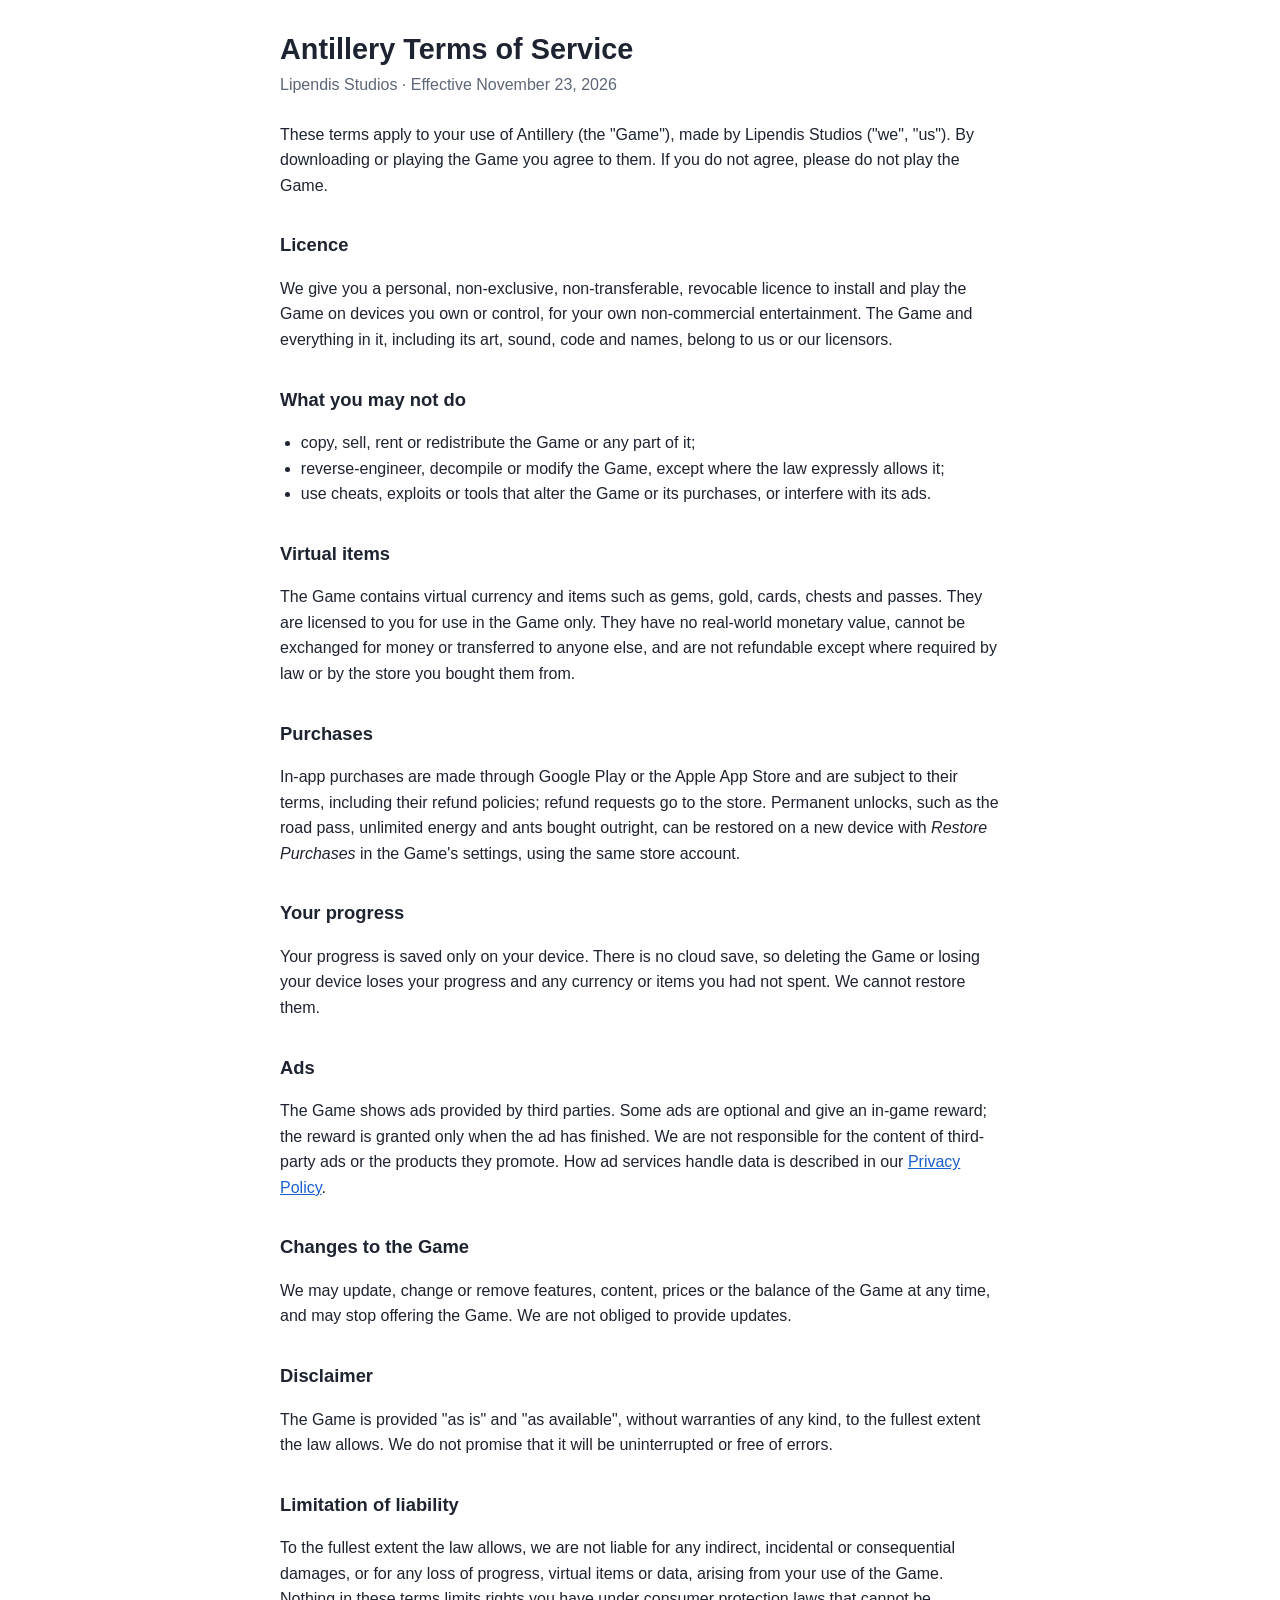
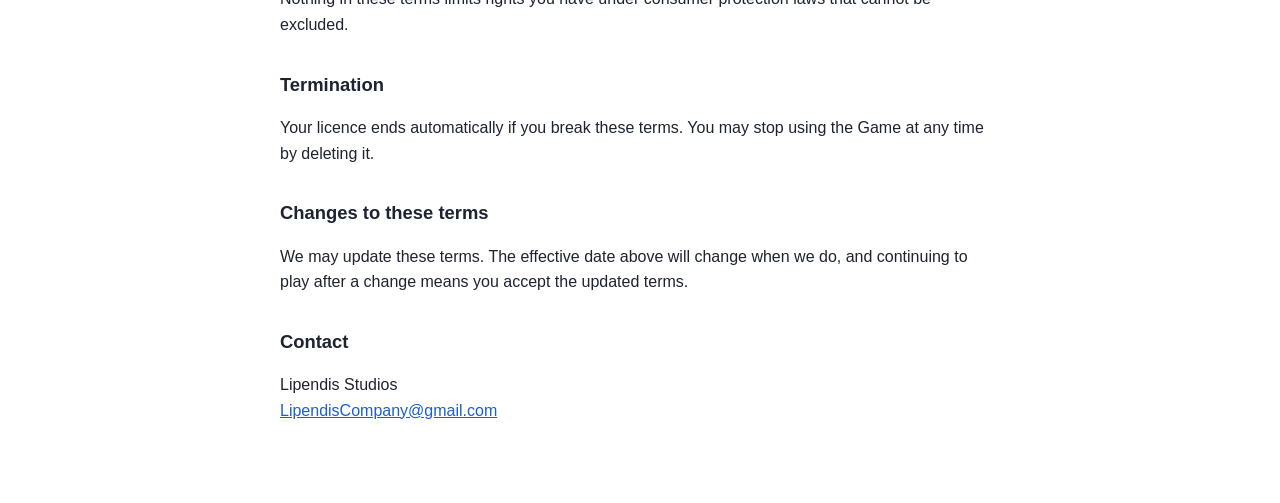
==== terms.html @ be81864e "Privacy policy and terms for Antillery" ====
<!doctype html>
<html lang="en">
<head>
<meta charset="utf-8">
<meta name="viewport" content="width=device-width, initial-scale=1">
<title>Antillery Terms of Service</title>
<link rel="stylesheet" href="style.css">
</head>
<body>
<main>
<h1>Antillery Terms of Service</h1>
<p class="meta">Lipendis Studios · Effective November 23, 2026</p>

<p>These terms apply to your use of Antillery (the "Game"), made by Lipendis Studios ("we", "us").
By downloading or playing the Game you agree to them. If you do not agree, please do not play the
Game.</p>

<h2>Licence</h2>
<p>We give you a personal, non-exclusive, non-transferable, revocable licence to install and play
the Game on devices you own or control, for your own non-commercial entertainment. The Game and
everything in it, including its art, sound, code and names, belong to us or our licensors.</p>

<h2>What you may not do</h2>
<ul>
<li>copy, sell, rent or redistribute the Game or any part of it;</li>
<li>reverse-engineer, decompile or modify the Game, except where the law expressly allows it;</li>
<li>use cheats, exploits or tools that alter the Game or its purchases, or interfere with its ads.</li>
</ul>

<h2>Virtual items</h2>
<p>The Game contains virtual currency and items such as gems, gold, cards, chests and passes. They
are licensed to you for use in the Game only. They have no real-world monetary value, cannot be
exchanged for money or transferred to anyone else, and are not refundable except where required by
law or by the store you bought them from.</p>

<h2>Purchases</h2>
<p>In-app purchases are made through Google Play or the Apple App Store and are subject to their
terms, including their refund policies; refund requests go to the store. Permanent unlocks, such as
the road pass, unlimited energy and ants bought outright, can be restored on a new device with
<em>Restore Purchases</em> in the Game's settings, using the same store account.</p>

<h2>Your progress</h2>
<p>Your progress is saved only on your device. There is no cloud save, so deleting the Game or
losing your device loses your progress and any currency or items you had not spent. We cannot
restore them.</p>

<h2>Ads</h2>
<p>The Game shows ads provided by third parties. Some ads are optional and give an in-game reward;
the reward is granted only when the ad has finished. We are not responsible for the content of
third-party ads or the products they promote. How ad services handle data is described in our
<a href="privacy.html">Privacy Policy</a>.</p>

<h2>Changes to the Game</h2>
<p>We may update, change or remove features, content, prices or the balance of the Game at any
time, and may stop offering the Game. We are not obliged to provide updates.</p>

<h2>Disclaimer</h2>
<p>The Game is provided "as is" and "as available", without warranties of any kind, to the fullest
extent the law allows. We do not promise that it will be uninterrupted or free of errors.</p>

<h2>Limitation of liability</h2>
<p>To the fullest extent the law allows, we are not liable for any indirect, incidental or
consequential damages, or for any loss of progress, virtual items or data, arising from your use of
the Game. Nothing in these terms limits rights you have under consumer protection laws that cannot
be excluded.</p>

<h2>Termination</h2>
<p>Your licence ends automatically if you break these terms. You may stop using the Game at any time
by deleting it.</p>

<h2>Changes to these terms</h2>
<p>We may update these terms. The effective date above will change when we do, and continuing to
play after a change means you accept the updated terms.</p>

<h2>Contact</h2>
<p>Lipendis Studios<br><a href="mailto:LipendisCompany@gmail.com">LipendisCompany@gmail.com</a></p>
</main>
</body>
</html>
---- style.css ----
:root {
  --bg: #ffffff;
  --text: #1d2330;
  --muted: #5d6677;
  --link: #1a5fd0;
}

@media (prefers-color-scheme: dark) {
  :root {
    --bg: #14171f;
    --text: #e6e9ef;
    --muted: #9aa3b3;
    --link: #7fb0ff;
  }
}

body {
  margin: 0;
  background: var(--bg);
  color: var(--text);
  font: 16px/1.6 -apple-system, BlinkMacSystemFont, "Segoe UI", Roboto, sans-serif;
}

main {
  max-width: 720px;
  margin: 0 auto;
  padding: 32px 16px 64px;
}

h1 { font-size: 1.8em; line-height: 1.25; margin: 0 0 4px; }
h2 { font-size: 1.15em; margin: 32px 0 8px; }
.meta { color: var(--muted); margin: 0 0 24px; }
a { color: var(--link); }
ul { padding-left: 1.3em; }
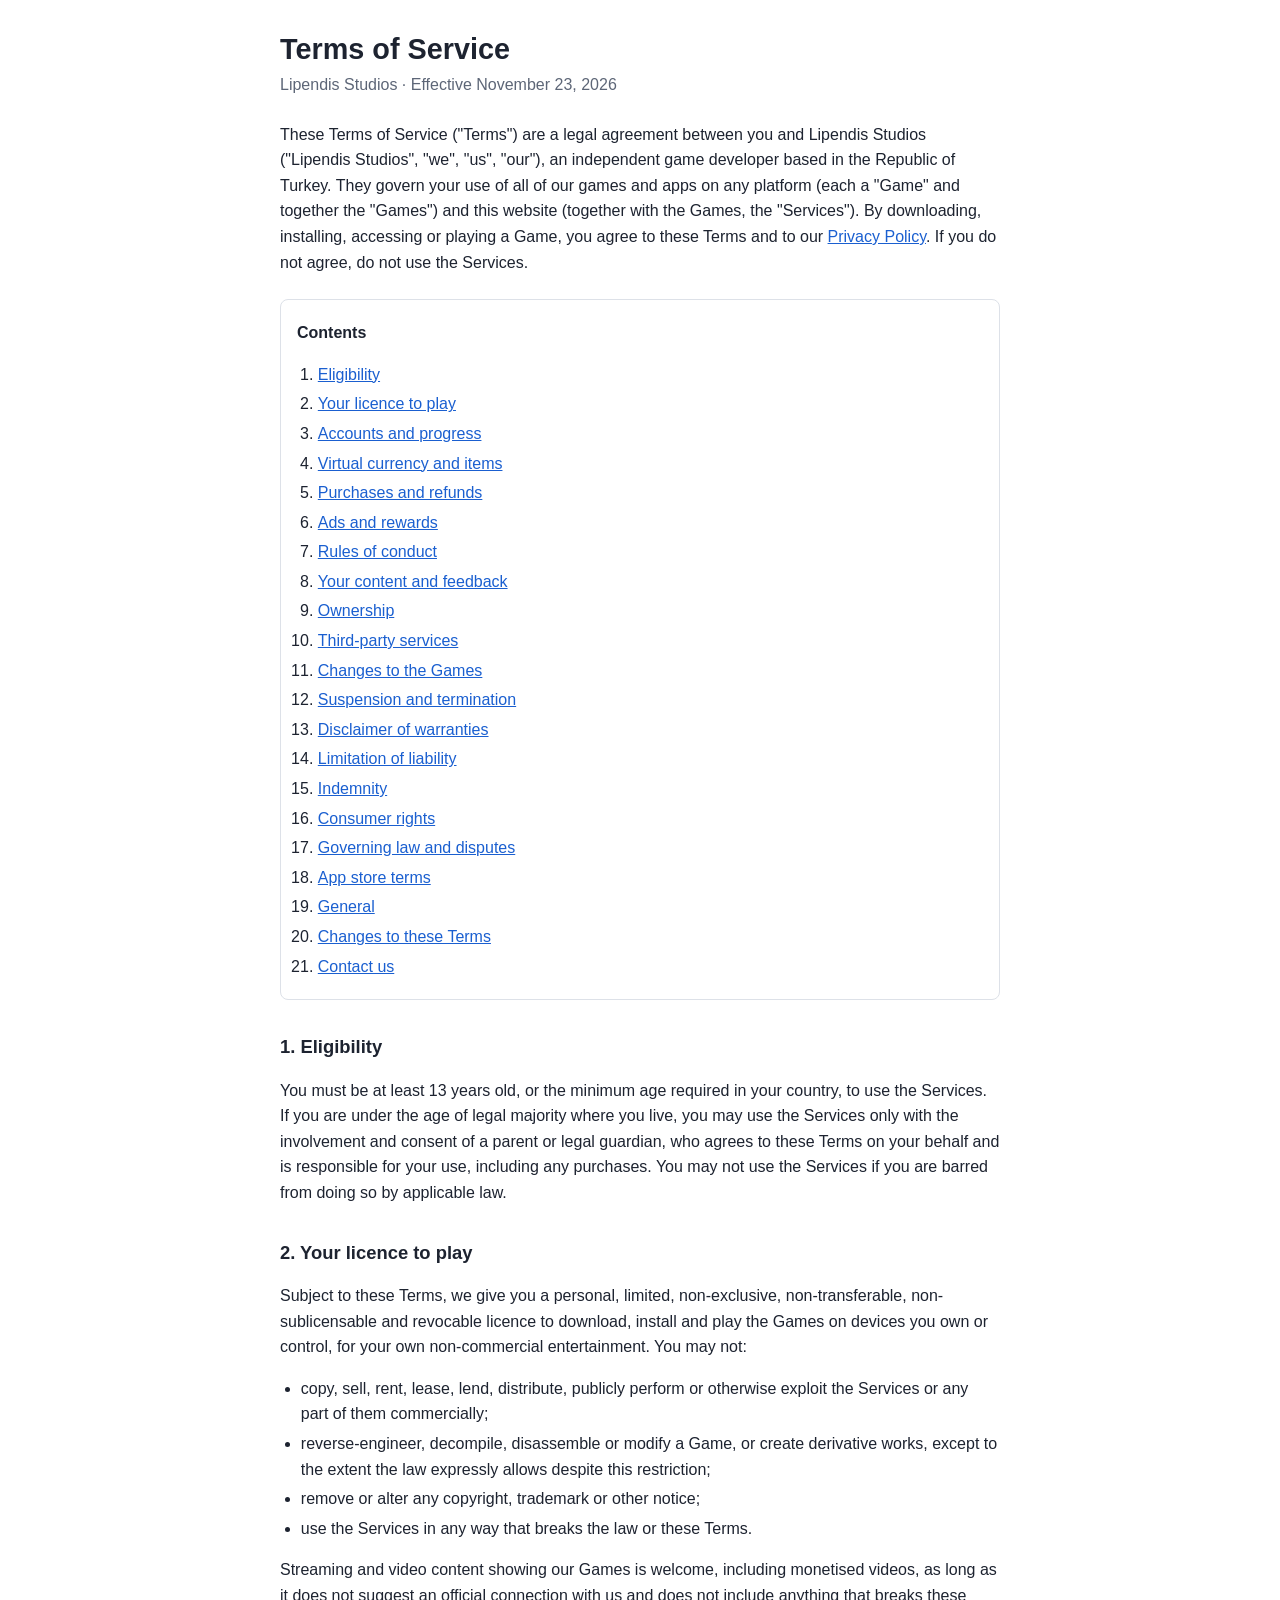
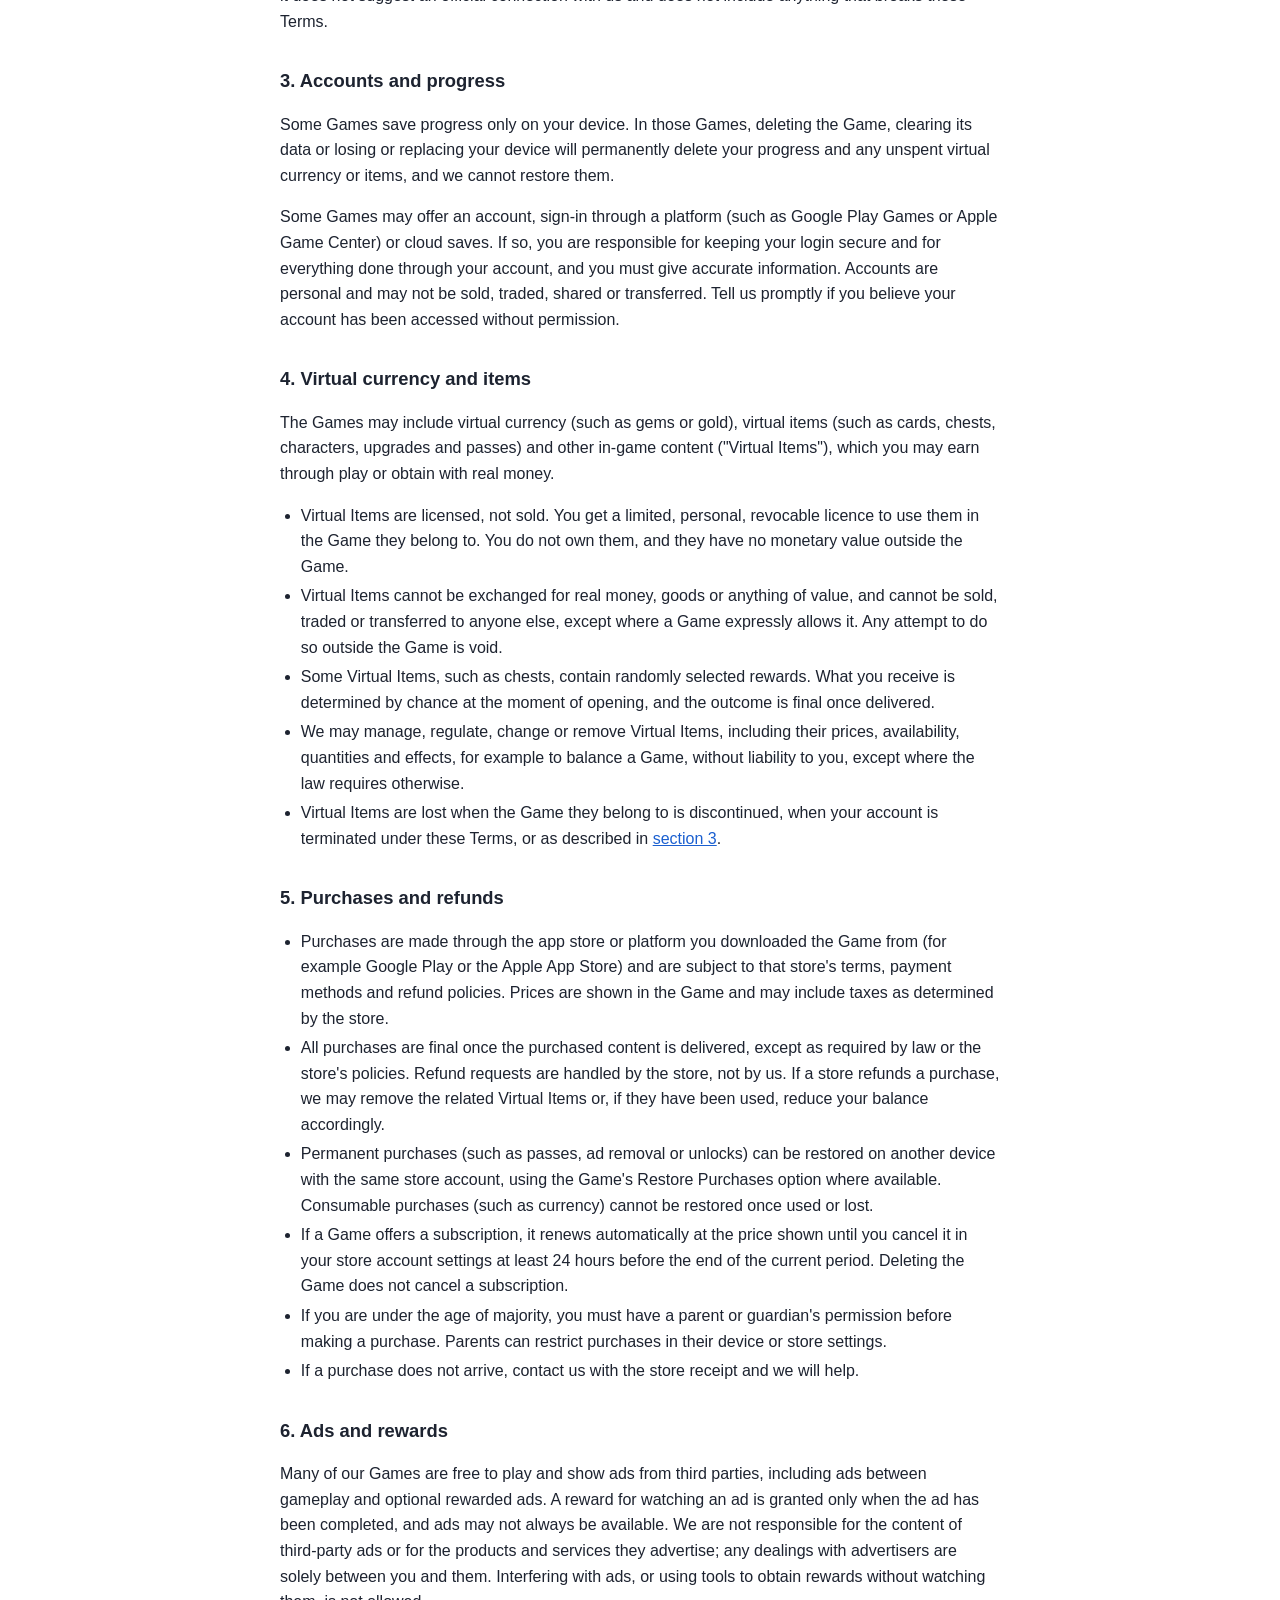
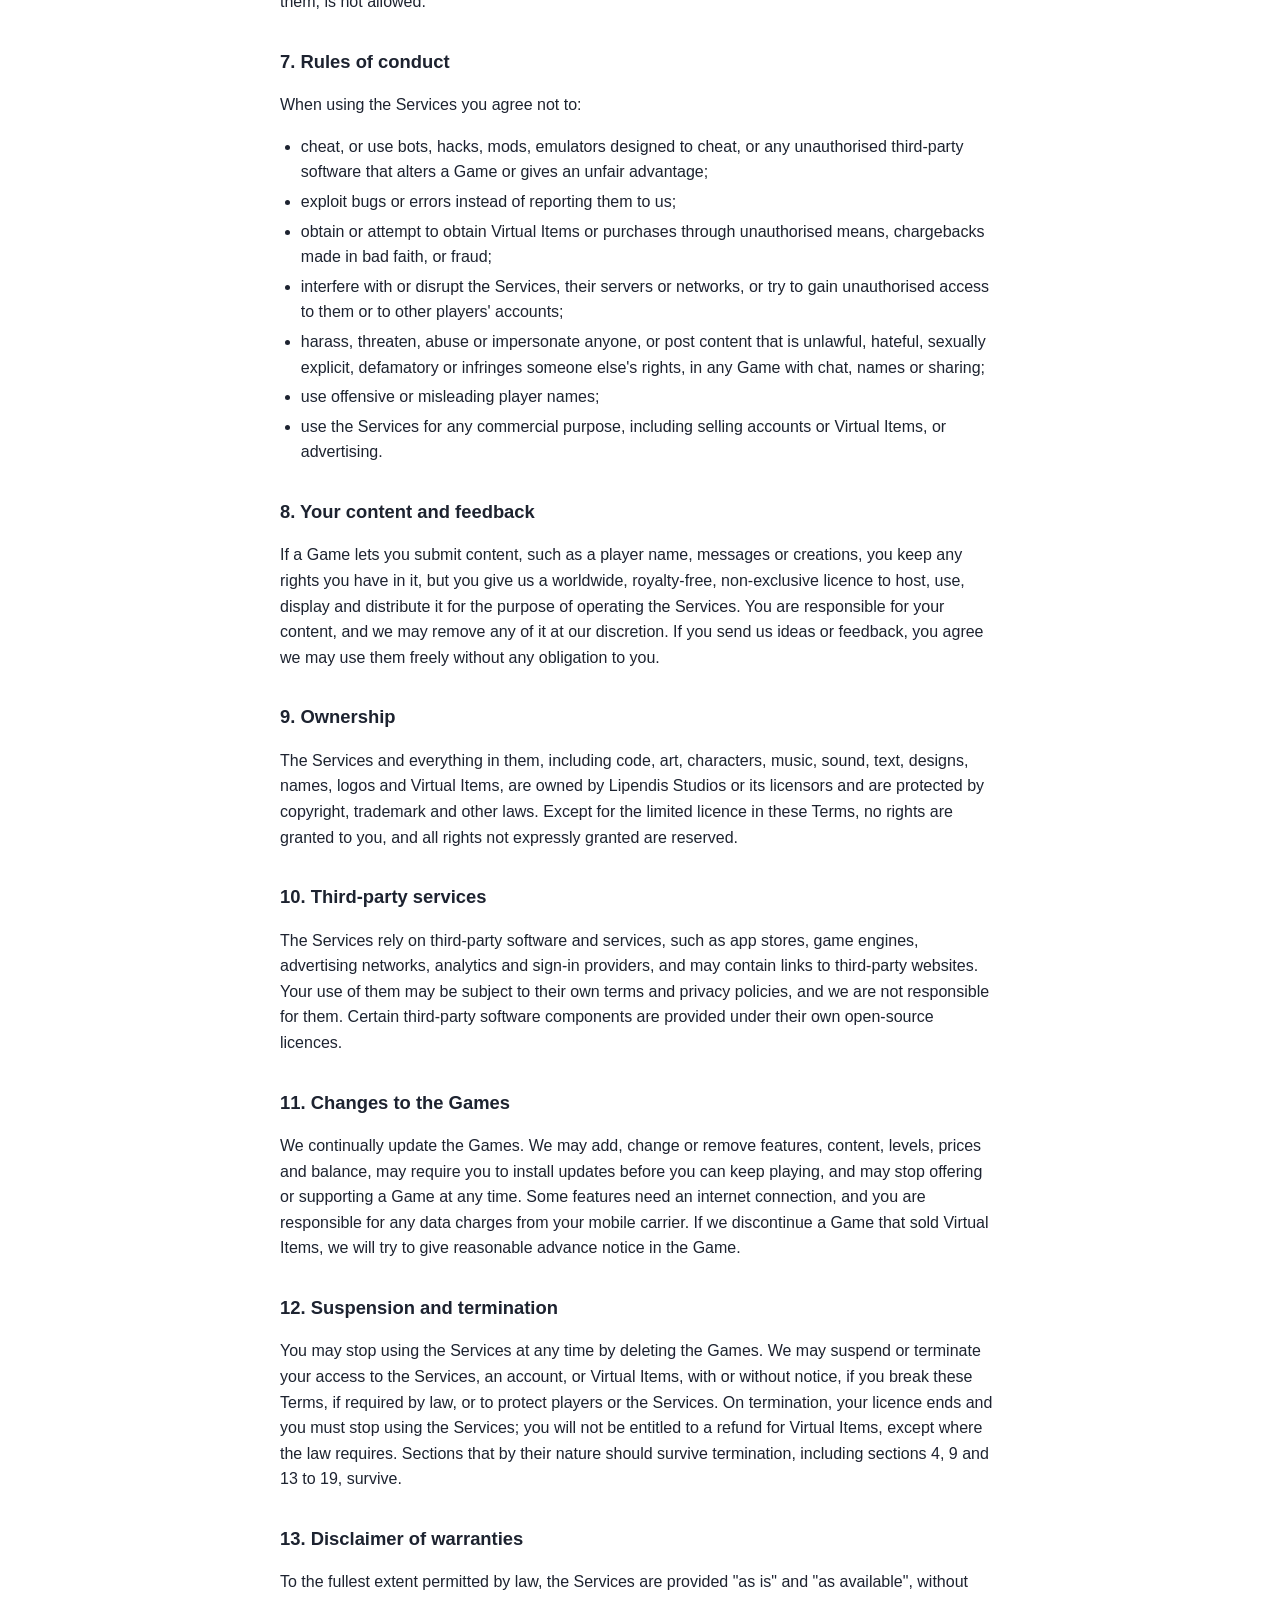
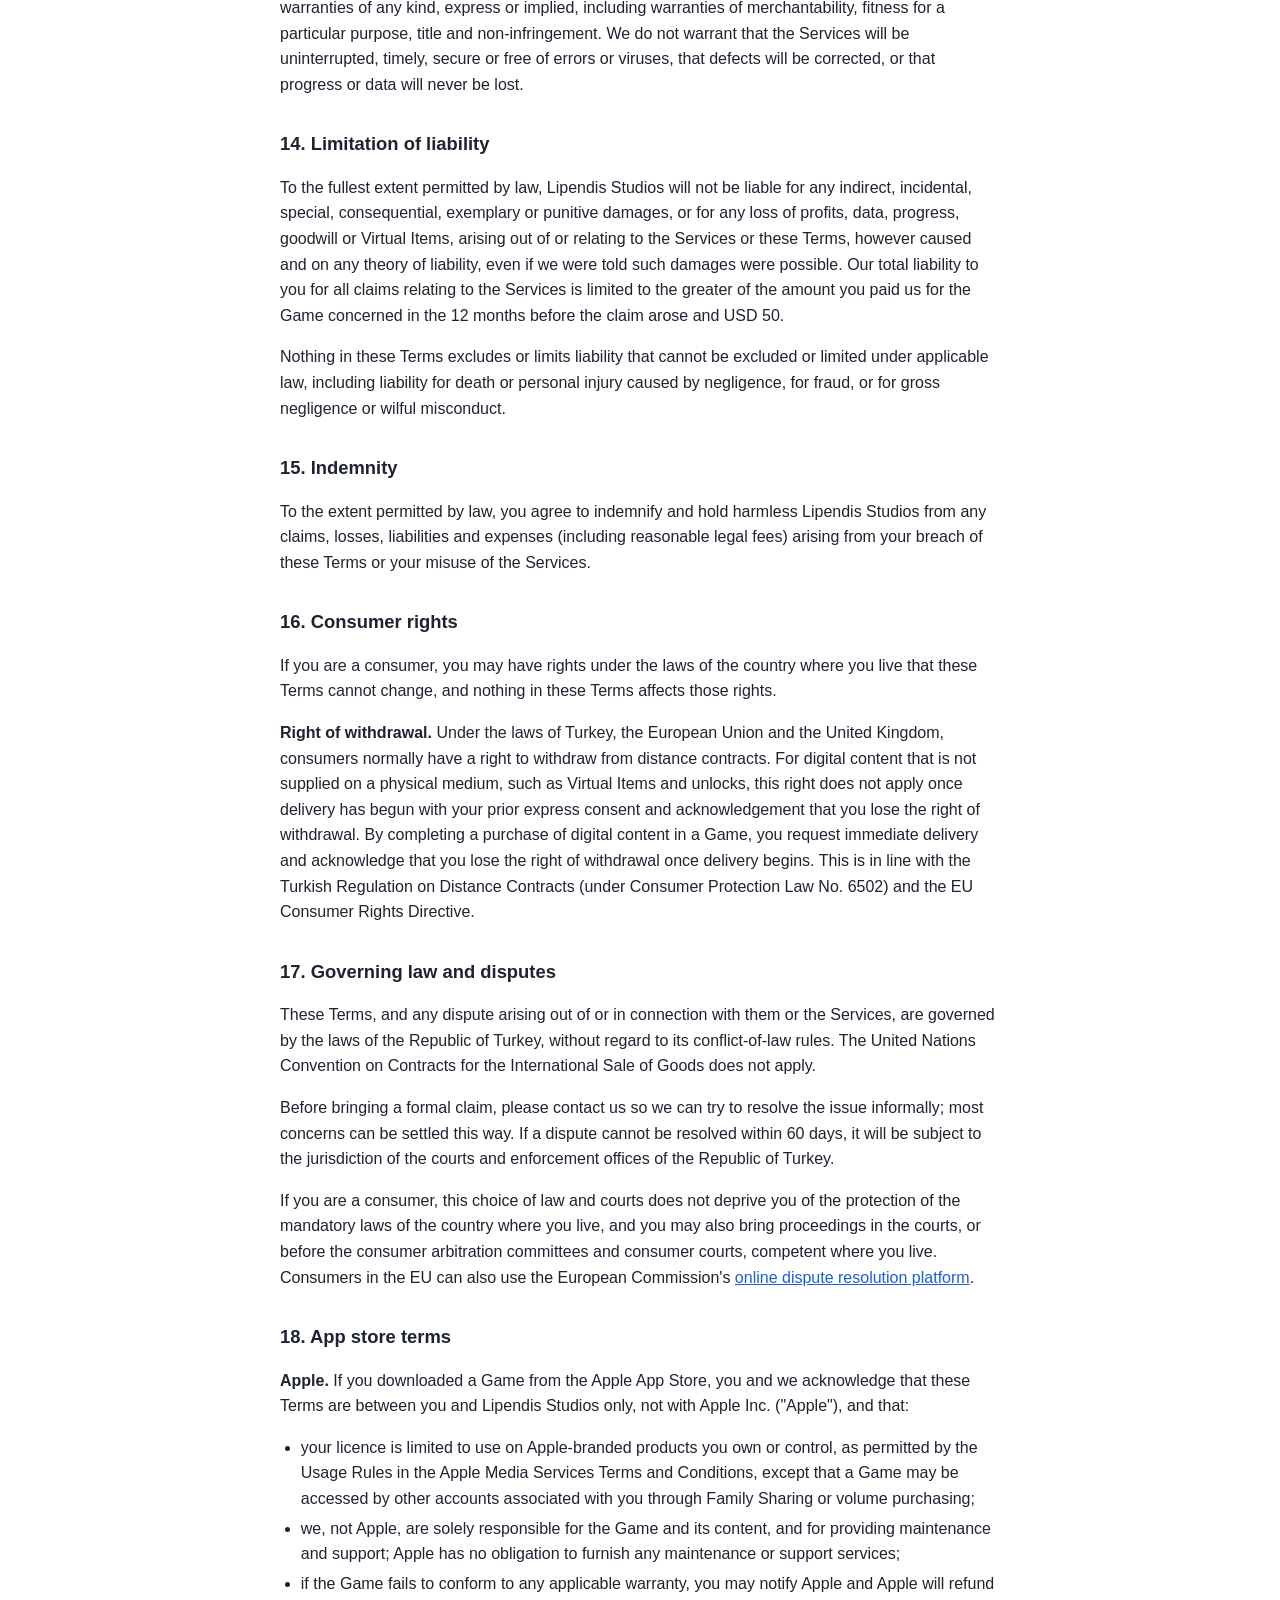
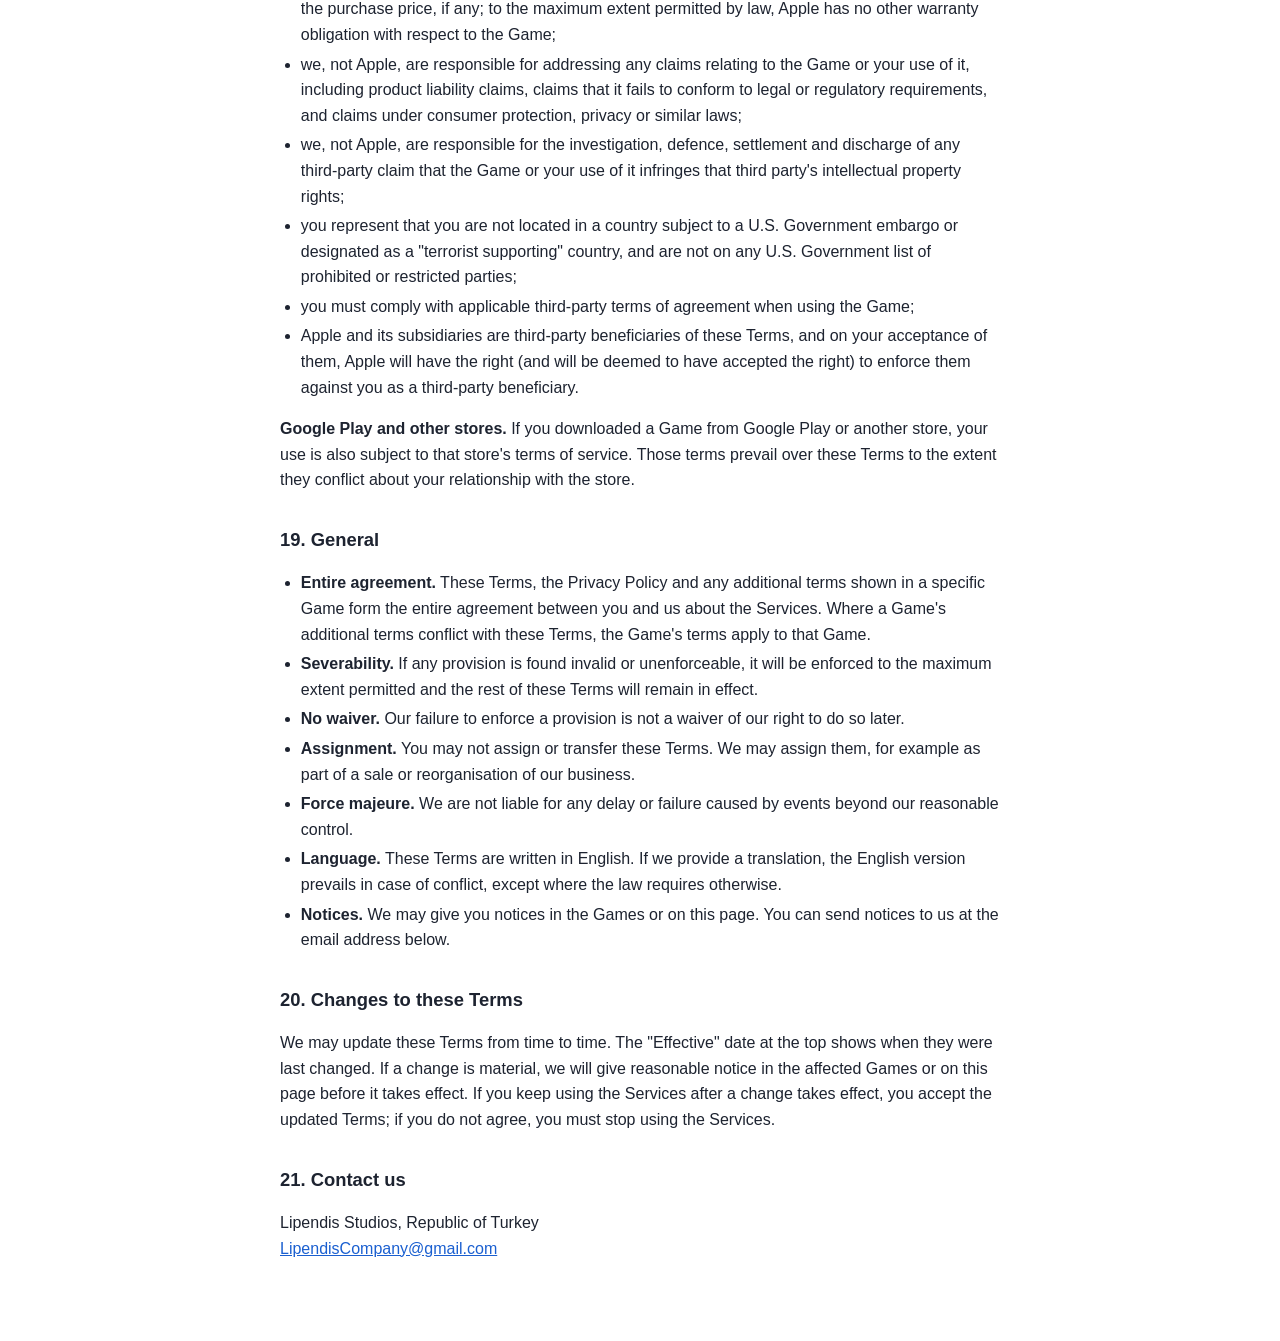
==== commit 7fc315bc: "Studio-wide privacy policy and terms for all Lipendis Studios games" ====
--- a/terms.html
+++ b/terms.html
@@ -3,77 +3,283 @@
 <head>
 <meta charset="utf-8">
 <meta name="viewport" content="width=device-width, initial-scale=1">
-<title>Antillery Terms of Service</title>
+<title>Lipendis Studios Terms of Service</title>
 <link rel="stylesheet" href="style.css">
 </head>
 <body>
 <main>
-<h1>Antillery Terms of Service</h1>
+<h1>Terms of Service</h1>
 <p class="meta">Lipendis Studios · Effective November 23, 2026</p>
 
-<p>These terms apply to your use of Antillery (the "Game"), made by Lipendis Studios ("we", "us").
-By downloading or playing the Game you agree to them. If you do not agree, please do not play the
-Game.</p>
-
-<h2>Licence</h2>
-<p>We give you a personal, non-exclusive, non-transferable, revocable licence to install and play
-the Game on devices you own or control, for your own non-commercial entertainment. The Game and
-everything in it, including its art, sound, code and names, belong to us or our licensors.</p>
-
-<h2>What you may not do</h2>
-<ul>
-<li>copy, sell, rent or redistribute the Game or any part of it;</li>
-<li>reverse-engineer, decompile or modify the Game, except where the law expressly allows it;</li>
-<li>use cheats, exploits or tools that alter the Game or its purchases, or interfere with its ads.</li>
-</ul>
-
-<h2>Virtual items</h2>
-<p>The Game contains virtual currency and items such as gems, gold, cards, chests and passes. They
-are licensed to you for use in the Game only. They have no real-world monetary value, cannot be
-exchanged for money or transferred to anyone else, and are not refundable except where required by
-law or by the store you bought them from.</p>
-
-<h2>Purchases</h2>
-<p>In-app purchases are made through Google Play or the Apple App Store and are subject to their
-terms, including their refund policies; refund requests go to the store. Permanent unlocks, such as
-the road pass, unlimited energy and ants bought outright, can be restored on a new device with
-<em>Restore Purchases</em> in the Game's settings, using the same store account.</p>
-
-<h2>Your progress</h2>
-<p>Your progress is saved only on your device. There is no cloud save, so deleting the Game or
-losing your device loses your progress and any currency or items you had not spent. We cannot
-restore them.</p>
-
-<h2>Ads</h2>
-<p>The Game shows ads provided by third parties. Some ads are optional and give an in-game reward;
-the reward is granted only when the ad has finished. We are not responsible for the content of
-third-party ads or the products they promote. How ad services handle data is described in our
-<a href="privacy.html">Privacy Policy</a>.</p>
-
-<h2>Changes to the Game</h2>
-<p>We may update, change or remove features, content, prices or the balance of the Game at any
-time, and may stop offering the Game. We are not obliged to provide updates.</p>
-
-<h2>Disclaimer</h2>
-<p>The Game is provided "as is" and "as available", without warranties of any kind, to the fullest
-extent the law allows. We do not promise that it will be uninterrupted or free of errors.</p>
-
-<h2>Limitation of liability</h2>
-<p>To the fullest extent the law allows, we are not liable for any indirect, incidental or
-consequential damages, or for any loss of progress, virtual items or data, arising from your use of
-the Game. Nothing in these terms limits rights you have under consumer protection laws that cannot
-be excluded.</p>
-
-<h2>Termination</h2>
-<p>Your licence ends automatically if you break these terms. You may stop using the Game at any time
-by deleting it.</p>
-
-<h2>Changes to these terms</h2>
-<p>We may update these terms. The effective date above will change when we do, and continuing to
-play after a change means you accept the updated terms.</p>
-
-<h2>Contact</h2>
-<p>Lipendis Studios<br><a href="mailto:LipendisCompany@gmail.com">LipendisCompany@gmail.com</a></p>
+<p>These Terms of Service ("Terms") are a legal agreement between you and Lipendis Studios ("Lipendis
+Studios", "we", "us", "our"), an independent game developer based in the Republic of Turkey. They
+govern your use of all of our games and apps on any platform (each a "Game" and together the "Games")
+and this website (together with the Games, the "Services"). By downloading, installing, accessing or
+playing a Game, you agree to these Terms and to our <a href="privacy.html">Privacy Policy</a>. If you
+do not agree, do not use the Services.</p>
+
+<nav class="toc">
+<p><strong>Contents</strong></p>
+<ol>
+<li><a href="#eligibility">Eligibility</a></li>
+<li><a href="#licence">Your licence to play</a></li>
+<li><a href="#accounts">Accounts and progress</a></li>
+<li><a href="#virtual">Virtual currency and items</a></li>
+<li><a href="#purchases">Purchases and refunds</a></li>
+<li><a href="#ads">Ads and rewards</a></li>
+<li><a href="#conduct">Rules of conduct</a></li>
+<li><a href="#content">Your content and feedback</a></li>
+<li><a href="#ip">Ownership</a></li>
+<li><a href="#third">Third-party services</a></li>
+<li><a href="#changes-game">Changes to the Games</a></li>
+<li><a href="#termination">Suspension and termination</a></li>
+<li><a href="#disclaimer">Disclaimer of warranties</a></li>
+<li><a href="#liability">Limitation of liability</a></li>
+<li><a href="#indemnity">Indemnity</a></li>
+<li><a href="#consumer">Consumer rights</a></li>
+<li><a href="#law">Governing law and disputes</a></li>
+<li><a href="#stores">App store terms</a></li>
+<li><a href="#general">General</a></li>
+<li><a href="#changes">Changes to these Terms</a></li>
+<li><a href="#contact">Contact us</a></li>
+</ol>
+</nav>
+
+<h2 id="eligibility">1. Eligibility</h2>
+<p>You must be at least 13 years old, or the minimum age required in your country, to use the
+Services. If you are under the age of legal majority where you live, you may use the Services only with
+the involvement and consent of a parent or legal guardian, who agrees to these Terms on your behalf and
+is responsible for your use, including any purchases. You may not use the Services if you are barred
+from doing so by applicable law.</p>
+
+<h2 id="licence">2. Your licence to play</h2>
+<p>Subject to these Terms, we give you a personal, limited, non-exclusive, non-transferable,
+non-sublicensable and revocable licence to download, install and play the Games on devices you own or
+control, for your own non-commercial entertainment. You may not:</p>
+<ul>
+<li>copy, sell, rent, lease, lend, distribute, publicly perform or otherwise exploit the Services or any
+part of them commercially;</li>
+<li>reverse-engineer, decompile, disassemble or modify a Game, or create derivative works, except to the
+extent the law expressly allows despite this restriction;</li>
+<li>remove or alter any copyright, trademark or other notice;</li>
+<li>use the Services in any way that breaks the law or these Terms.</li>
+</ul>
+<p>Streaming and video content showing our Games is welcome, including monetised videos, as long as it
+does not suggest an official connection with us and does not include anything that breaks these
+Terms.</p>
+
+<h2 id="accounts">3. Accounts and progress</h2>
+<p>Some Games save progress only on your device. In those Games, deleting the Game, clearing its data
+or losing or replacing your device will permanently delete your progress and any unspent virtual
+currency or items, and we cannot restore them.</p>
+<p>Some Games may offer an account, sign-in through a platform (such as Google Play Games or Apple Game
+Center) or cloud saves. If so, you are responsible for keeping your login secure and for everything
+done through your account, and you must give accurate information. Accounts are personal and may not be
+sold, traded, shared or transferred. Tell us promptly if you believe your account has been accessed
+without permission.</p>
+
+<h2 id="virtual">4. Virtual currency and items</h2>
+<p>The Games may include virtual currency (such as gems or gold), virtual items (such as cards, chests,
+characters, upgrades and passes) and other in-game content ("Virtual Items"), which you may earn through
+play or obtain with real money.</p>
+<ul>
+<li>Virtual Items are licensed, not sold. You get a limited, personal, revocable licence to use them in
+the Game they belong to. You do not own them, and they have no monetary value outside the Game.</li>
+<li>Virtual Items cannot be exchanged for real money, goods or anything of value, and cannot be sold,
+traded or transferred to anyone else, except where a Game expressly allows it. Any attempt to do so
+outside the Game is void.</li>
+<li>Some Virtual Items, such as chests, contain randomly selected rewards. What you receive is
+determined by chance at the moment of opening, and the outcome is final once delivered.</li>
+<li>We may manage, regulate, change or remove Virtual Items, including their prices, availability,
+quantities and effects, for example to balance a Game, without liability to you, except where the law
+requires otherwise.</li>
+<li>Virtual Items are lost when the Game they belong to is discontinued, when your account is terminated
+under these Terms, or as described in <a href="#accounts">section 3</a>.</li>
+</ul>
+
+<h2 id="purchases">5. Purchases and refunds</h2>
+<ul>
+<li>Purchases are made through the app store or platform you downloaded the Game from (for example
+Google Play or the Apple App Store) and are subject to that store's terms, payment methods and refund
+policies. Prices are shown in the Game and may include taxes as determined by the store.</li>
+<li>All purchases are final once the purchased content is delivered, except as required by law or the
+store's policies. Refund requests are handled by the store, not by us. If a store refunds a purchase,
+we may remove the related Virtual Items or, if they have been used, reduce your balance accordingly.</li>
+<li>Permanent purchases (such as passes, ad removal or unlocks) can be restored on another device with
+the same store account, using the Game's Restore Purchases option where available. Consumable purchases
+(such as currency) cannot be restored once used or lost.</li>
+<li>If a Game offers a subscription, it renews automatically at the price shown until you cancel it in
+your store account settings at least 24 hours before the end of the current period. Deleting the Game
+does not cancel a subscription.</li>
+<li>If you are under the age of majority, you must have a parent or guardian's permission before making
+a purchase. Parents can restrict purchases in their device or store settings.</li>
+<li>If a purchase does not arrive, contact us with the store receipt and we will help.</li>
+</ul>
+
+<h2 id="ads">6. Ads and rewards</h2>
+<p>Many of our Games are free to play and show ads from third parties, including ads between gameplay
+and optional rewarded ads. A reward for watching an ad is granted only when the ad has been completed,
+and ads may not always be available. We are not responsible for the content of third-party ads or for
+the products and services they advertise; any dealings with advertisers are solely between you and
+them. Interfering with ads, or using tools to obtain rewards without watching them, is not allowed.</p>
+
+<h2 id="conduct">7. Rules of conduct</h2>
+<p>When using the Services you agree not to:</p>
+<ul>
+<li>cheat, or use bots, hacks, mods, emulators designed to cheat, or any unauthorised third-party
+software that alters a Game or gives an unfair advantage;</li>
+<li>exploit bugs or errors instead of reporting them to us;</li>
+<li>obtain or attempt to obtain Virtual Items or purchases through unauthorised means, chargebacks made
+in bad faith, or fraud;</li>
+<li>interfere with or disrupt the Services, their servers or networks, or try to gain unauthorised
+access to them or to other players' accounts;</li>
+<li>harass, threaten, abuse or impersonate anyone, or post content that is unlawful, hateful, sexually
+explicit, defamatory or infringes someone else's rights, in any Game with chat, names or sharing;</li>
+<li>use offensive or misleading player names;</li>
+<li>use the Services for any commercial purpose, including selling accounts or Virtual Items, or
+advertising.</li>
+</ul>
+
+<h2 id="content">8. Your content and feedback</h2>
+<p>If a Game lets you submit content, such as a player name, messages or creations, you keep any rights
+you have in it, but you give us a worldwide, royalty-free, non-exclusive licence to host, use, display
+and distribute it for the purpose of operating the Services. You are responsible for your content, and
+we may remove any of it at our discretion. If you send us ideas or feedback, you agree we may use them
+freely without any obligation to you.</p>
+
+<h2 id="ip">9. Ownership</h2>
+<p>The Services and everything in them, including code, art, characters, music, sound, text, designs,
+names, logos and Virtual Items, are owned by Lipendis Studios or its licensors and are protected by
+copyright, trademark and other laws. Except for the limited licence in these Terms, no rights are
+granted to you, and all rights not expressly granted are reserved.</p>
+
+<h2 id="third">10. Third-party services</h2>
+<p>The Services rely on third-party software and services, such as app stores, game engines,
+advertising networks, analytics and sign-in providers, and may contain links to third-party websites.
+Your use of them may be subject to their own terms and privacy policies, and we are not responsible for
+them. Certain third-party software components are provided under their own open-source licences.</p>
+
+<h2 id="changes-game">11. Changes to the Games</h2>
+<p>We continually update the Games. We may add, change or remove features, content, levels, prices and
+balance, may require you to install updates before you can keep playing, and may stop offering or
+supporting a Game at any time. Some features need an internet connection, and you are responsible for
+any data charges from your mobile carrier. If we discontinue a Game that sold Virtual Items, we will try
+to give reasonable advance notice in the Game.</p>
+
+<h2 id="termination">12. Suspension and termination</h2>
+<p>You may stop using the Services at any time by deleting the Games. We may suspend or terminate your
+access to the Services, an account, or Virtual Items, with or without notice, if you break these Terms,
+if required by law, or to protect players or the Services. On termination, your licence ends and you
+must stop using the Services; you will not be entitled to a refund for Virtual Items, except where the
+law requires. Sections that by their nature should survive termination, including sections 4, 9 and 13
+to 19, survive.</p>
+
+<h2 id="disclaimer">13. Disclaimer of warranties</h2>
+<p>To the fullest extent permitted by law, the Services are provided "as is" and "as available", without
+warranties of any kind, express or implied, including warranties of merchantability, fitness for a
+particular purpose, title and non-infringement. We do not warrant that the Services will be
+uninterrupted, timely, secure or free of errors or viruses, that defects will be corrected, or that
+progress or data will never be lost.</p>
+
+<h2 id="liability">14. Limitation of liability</h2>
+<p>To the fullest extent permitted by law, Lipendis Studios will not be liable for any indirect,
+incidental, special, consequential, exemplary or punitive damages, or for any loss of profits, data,
+progress, goodwill or Virtual Items, arising out of or relating to the Services or these Terms, however
+caused and on any theory of liability, even if we were told such damages were possible. Our total
+liability to you for all claims relating to the Services is limited to the greater of the amount you
+paid us for the Game concerned in the 12 months before the claim arose and USD 50.</p>
+<p>Nothing in these Terms excludes or limits liability that cannot be excluded or limited under
+applicable law, including liability for death or personal injury caused by negligence, for fraud, or
+for gross negligence or wilful misconduct.</p>
+
+<h2 id="indemnity">15. Indemnity</h2>
+<p>To the extent permitted by law, you agree to indemnify and hold harmless Lipendis Studios from any
+claims, losses, liabilities and expenses (including reasonable legal fees) arising from your breach of
+these Terms or your misuse of the Services.</p>
+
+<h2 id="consumer">16. Consumer rights</h2>
+<p>If you are a consumer, you may have rights under the laws of the country where you live that these
+Terms cannot change, and nothing in these Terms affects those rights.</p>
+<p><strong>Right of withdrawal.</strong> Under the laws of Turkey, the European Union and the United
+Kingdom, consumers normally have a right to withdraw from distance contracts. For digital content that
+is not supplied on a physical medium, such as Virtual Items and unlocks, this right does not apply once
+delivery has begun with your prior express consent and acknowledgement that you lose the right of
+withdrawal. By completing a purchase of digital content in a Game, you request immediate delivery and
+acknowledge that you lose the right of withdrawal once delivery begins. This is in line with the Turkish
+Regulation on Distance Contracts (under Consumer Protection Law No. 6502) and the EU Consumer Rights
+Directive.</p>
+
+<h2 id="law">17. Governing law and disputes</h2>
+<p>These Terms, and any dispute arising out of or in connection with them or the Services, are governed
+by the laws of the Republic of Turkey, without regard to its conflict-of-law rules. The United Nations
+Convention on Contracts for the International Sale of Goods does not apply.</p>
+<p>Before bringing a formal claim, please contact us so we can try to resolve the issue informally;
+most concerns can be settled this way. If a dispute cannot be resolved within 60 days, it will be
+subject to the jurisdiction of the courts and enforcement offices of the Republic of Turkey.</p>
+<p>If you are a consumer, this choice of law and courts does not deprive you of the protection of the
+mandatory laws of the country where you live, and you may also bring proceedings in the courts, or
+before the consumer arbitration committees and consumer courts, competent where you live. Consumers in
+the EU can also use the European Commission's
+<a href="https://ec.europa.eu/consumers/odr">online dispute resolution platform</a>.</p>
+
+<h2 id="stores">18. App store terms</h2>
+<p><strong>Apple.</strong> If you downloaded a Game from the Apple App Store, you and we acknowledge that
+these Terms are between you and Lipendis Studios only, not with Apple Inc. ("Apple"), and that:</p>
+<ul>
+<li>your licence is limited to use on Apple-branded products you own or control, as permitted by the
+Usage Rules in the Apple Media Services Terms and Conditions, except that a Game may be accessed by
+other accounts associated with you through Family Sharing or volume purchasing;</li>
+<li>we, not Apple, are solely responsible for the Game and its content, and for providing maintenance
+and support; Apple has no obligation to furnish any maintenance or support services;</li>
+<li>if the Game fails to conform to any applicable warranty, you may notify Apple and Apple will refund
+the purchase price, if any; to the maximum extent permitted by law, Apple has no other warranty
+obligation with respect to the Game;</li>
+<li>we, not Apple, are responsible for addressing any claims relating to the Game or your use of it,
+including product liability claims, claims that it fails to conform to legal or regulatory
+requirements, and claims under consumer protection, privacy or similar laws;</li>
+<li>we, not Apple, are responsible for the investigation, defence, settlement and discharge of any
+third-party claim that the Game or your use of it infringes that third party's intellectual property
+rights;</li>
+<li>you represent that you are not located in a country subject to a U.S. Government embargo or
+designated as a "terrorist supporting" country, and are not on any U.S. Government list of prohibited
+or restricted parties;</li>
+<li>you must comply with applicable third-party terms of agreement when using the Game;</li>
+<li>Apple and its subsidiaries are third-party beneficiaries of these Terms, and on your acceptance of
+them, Apple will have the right (and will be deemed to have accepted the right) to enforce them against
+you as a third-party beneficiary.</li>
+</ul>
+<p><strong>Google Play and other stores.</strong> If you downloaded a Game from Google Play or another
+store, your use is also subject to that store's terms of service. Those terms prevail over these Terms
+to the extent they conflict about your relationship with the store.</p>
+
+<h2 id="general">19. General</h2>
+<ul>
+<li><strong>Entire agreement.</strong> These Terms, the Privacy Policy and any additional terms shown in
+a specific Game form the entire agreement between you and us about the Services. Where a Game's
+additional terms conflict with these Terms, the Game's terms apply to that Game.</li>
+<li><strong>Severability.</strong> If any provision is found invalid or unenforceable, it will be
+enforced to the maximum extent permitted and the rest of these Terms will remain in effect.</li>
+<li><strong>No waiver.</strong> Our failure to enforce a provision is not a waiver of our right to do so
+later.</li>
+<li><strong>Assignment.</strong> You may not assign or transfer these Terms. We may assign them, for
+example as part of a sale or reorganisation of our business.</li>
+<li><strong>Force majeure.</strong> We are not liable for any delay or failure caused by events beyond
+our reasonable control.</li>
+<li><strong>Language.</strong> These Terms are written in English. If we provide a translation, the
+English version prevails in case of conflict, except where the law requires otherwise.</li>
+<li><strong>Notices.</strong> We may give you notices in the Games or on this page. You can send notices
+to us at the email address below.</li>
+</ul>
+
+<h2 id="changes">20. Changes to these Terms</h2>
+<p>We may update these Terms from time to time. The "Effective" date at the top shows when they were last
+changed. If a change is material, we will give reasonable notice in the affected Games or on this page
+before it takes effect. If you keep using the Services after a change takes effect, you accept the
+updated Terms; if you do not agree, you must stop using the Services.</p>
+
+<h2 id="contact">21. Contact us</h2>
+<p>Lipendis Studios, Republic of Turkey<br>
+<a href="mailto:LipendisCompany@gmail.com">LipendisCompany@gmail.com</a></p>
 </main>
 </body>
 </html>
--- a/style.css
+++ b/style.css
@@ -3,6 +3,7 @@
   --text: #1d2330;
   --muted: #5d6677;
   --link: #1a5fd0;
+  --line: #dde1e8;
 }
 
 @media (prefers-color-scheme: dark) {
@@ -11,6 +12,7 @@
     --text: #e6e9ef;
     --muted: #9aa3b3;
     --link: #7fb0ff;
+    --line: #2c3240;
   }
 }
 
@@ -31,4 +33,28 @@
 h2 { font-size: 1.15em; margin: 32px 0 8px; }
 .meta { color: var(--muted); margin: 0 0 24px; }
 a { color: var(--link); }
-ul { padding-left: 1.3em; }
+h3 { font-size: 1em; margin: 20px 0 6px; }
+ul, ol { padding-left: 1.3em; }
+li { margin-bottom: 4px; }
+
+.toc {
+  border: 1px solid var(--line);
+  border-radius: 8px;
+  padding: 4px 16px;
+  margin: 24px 0;
+}
+
+table {
+  width: 100%;
+  border-collapse: collapse;
+  font-size: 0.95em;
+}
+
+th, td {
+  text-align: left;
+  vertical-align: top;
+  padding: 8px;
+  border-bottom: 1px solid var(--line);
+}
+
+td:first-child { width: 30%; font-weight: 600; }
